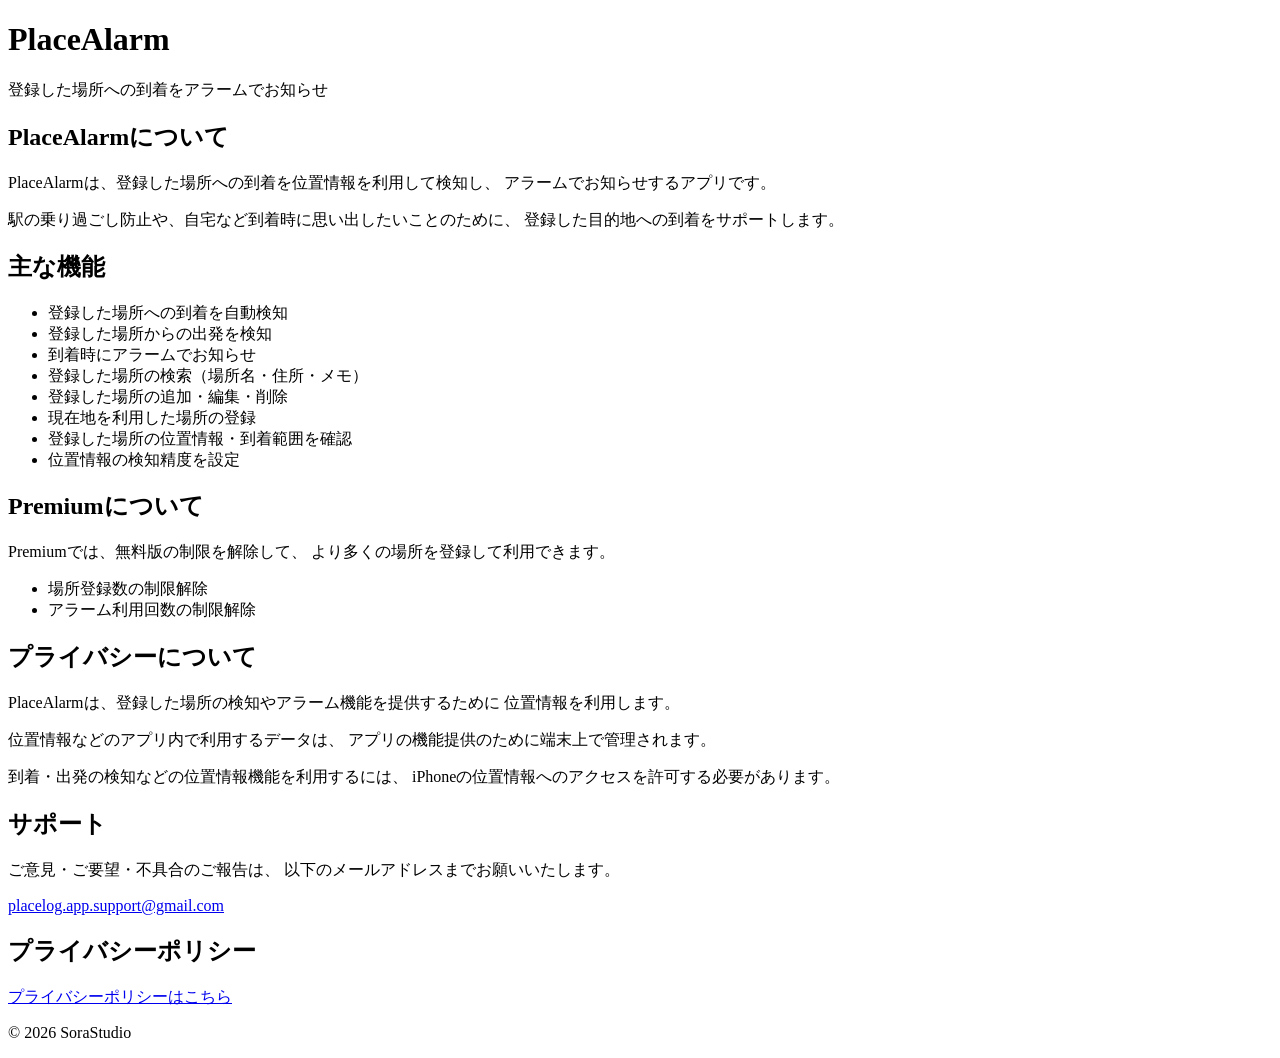
==== index.html @ ef7e649d "Add initial index.html for PlaceAlarm application This HTML file provides the structure and content " ====
<!DOCTYPE html>
<html lang="ja">
<head>
    <meta charset="UTF-8">
    <meta name="viewport" content="width=device-width, initial-scale=1.0">
    <title>PlaceAlarm - サポート</title>
    <link rel="stylesheet" href="style.css">
</head>
<body>

<header>
    <div class="container">
        <h1>PlaceAlarm</h1>
        <p class="subtitle">登録した場所への到着をアラームでお知らせ</p>
    </div>
</header>

<main class="container">

<section>
    <h2>PlaceAlarmについて</h2>

<p>
    PlaceAlarmは、登録した場所への到着を位置情報を利用して検知し、
    アラームでお知らせするアプリです。
</p>

<p>
    駅の乗り過ごし防止や、自宅など到着時に思い出したいことのために、
    登録した目的地への到着をサポートします。
</p>

</section>

<section>
    <h2>主な機能</h2>

<ul>
    <li>登録した場所への到着を自動検知</li>
    <li>登録した場所からの出発を検知</li>
    <li>到着時にアラームでお知らせ</li>
    <li>登録した場所の検索（場所名・住所・メモ）</li>
    <li>登録した場所の追加・編集・削除</li>
    <li>現在地を利用した場所の登録</li>
    <li>登録した場所の位置情報・到着範囲を確認</li>
    <li>位置情報の検知精度を設定</li>
</ul>

</section>

<section>
    <h2>Premiumについて</h2>

<p>
    Premiumでは、無料版の制限を解除して、
    より多くの場所を登録して利用できます。
</p>

<ul>
    <li>場所登録数の制限解除</li>
    <li>アラーム利用回数の制限解除</li>
</ul>

</section>

<section>
    <h2>プライバシーについて</h2>

<p>
    PlaceAlarmは、登録した場所の検知やアラーム機能を提供するために
    位置情報を利用します。
</p>

<p>
    位置情報などのアプリ内で利用するデータは、
    アプリの機能提供のために端末上で管理されます。
</p>

<p>
    到着・出発の検知などの位置情報機能を利用するには、
    iPhoneの位置情報へのアクセスを許可する必要があります。
</p>

</section>

<section>
    <h2>サポート</h2>

<p>
    ご意見・ご要望・不具合のご報告は、
    以下のメールアドレスまでお願いいたします。
</p>

<p>
    <a href="mailto:placelog.app.support@gmail.com">
        placelog.app.support@gmail.com
    </a>
</p>

</section>

<section>
    <h2>プライバシーポリシー</h2>

<p>
    <a href="privacy.html">
        プライバシーポリシーはこちら
    </a>
</p>

</section>

</main>

<footer>
    <div class="container">
        <p>© 2026 SoraStudio</p>
    </div>
</footer>

</body>
</html>
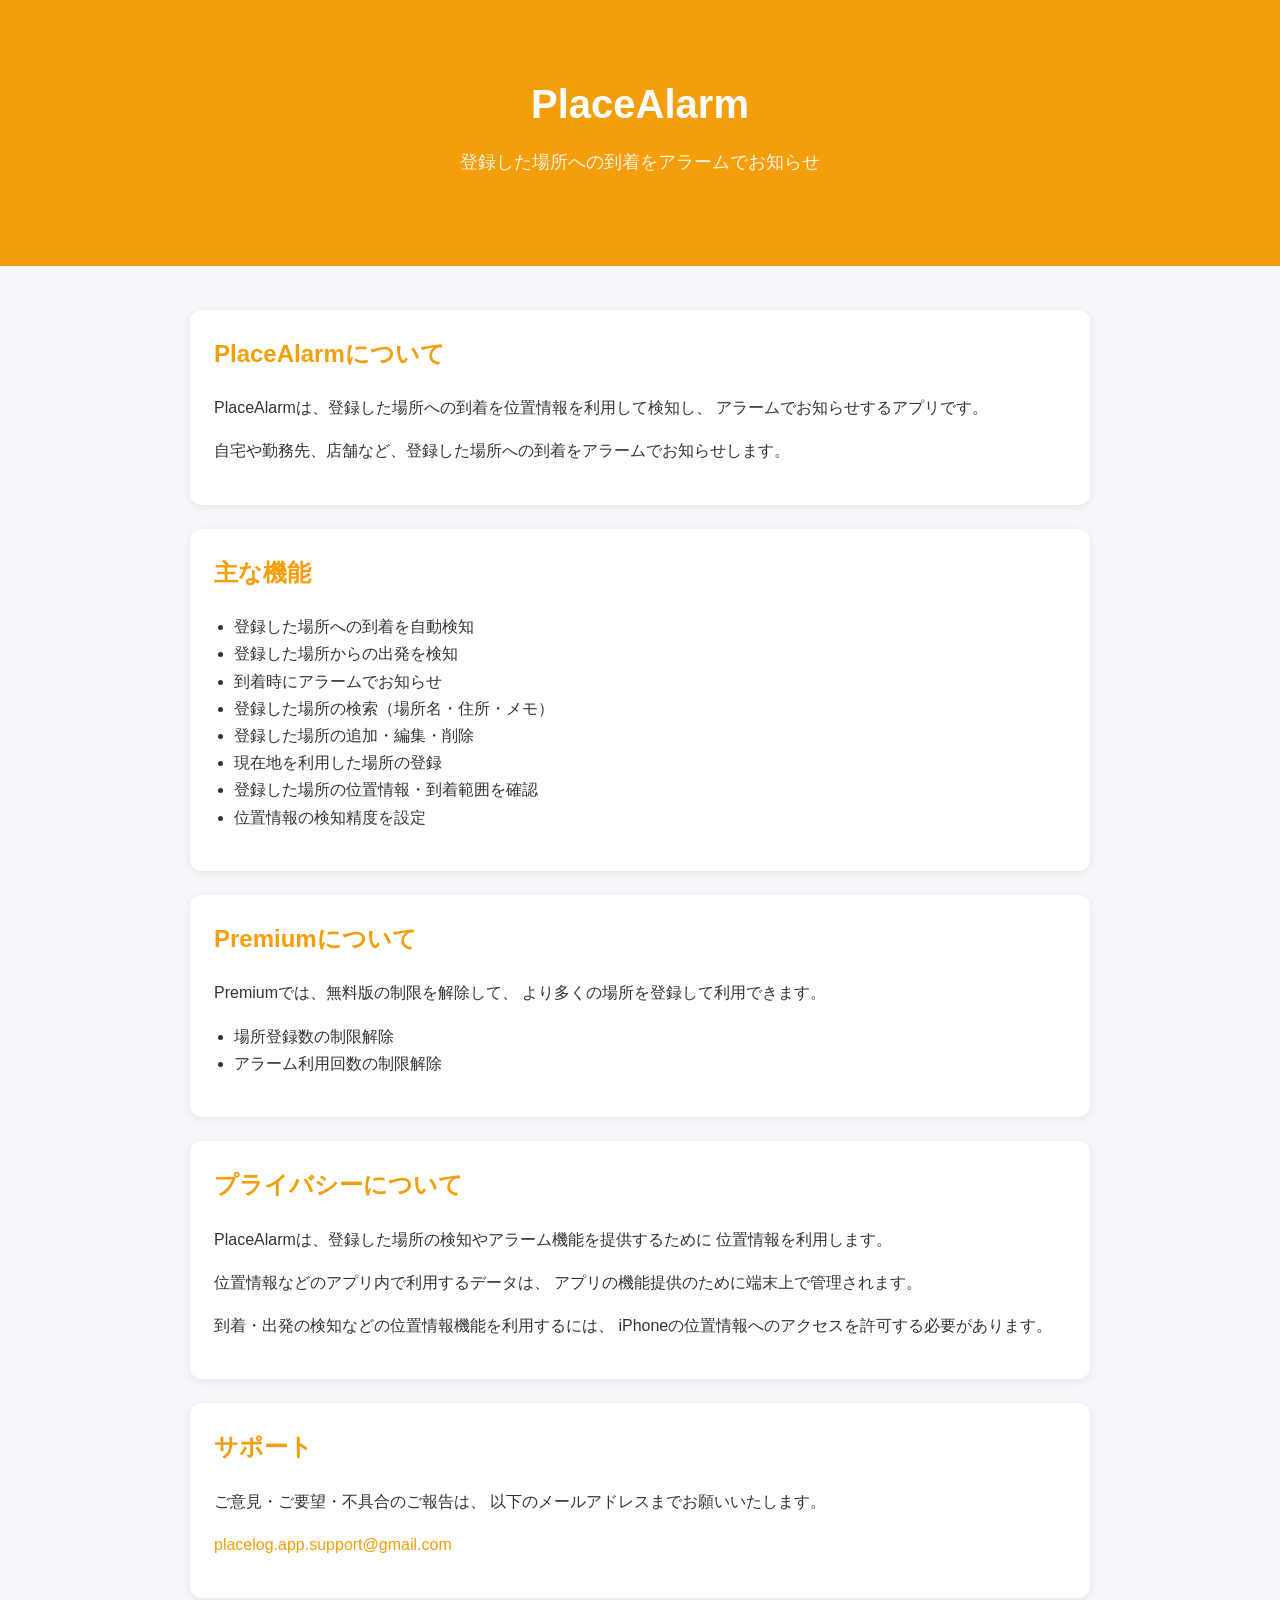
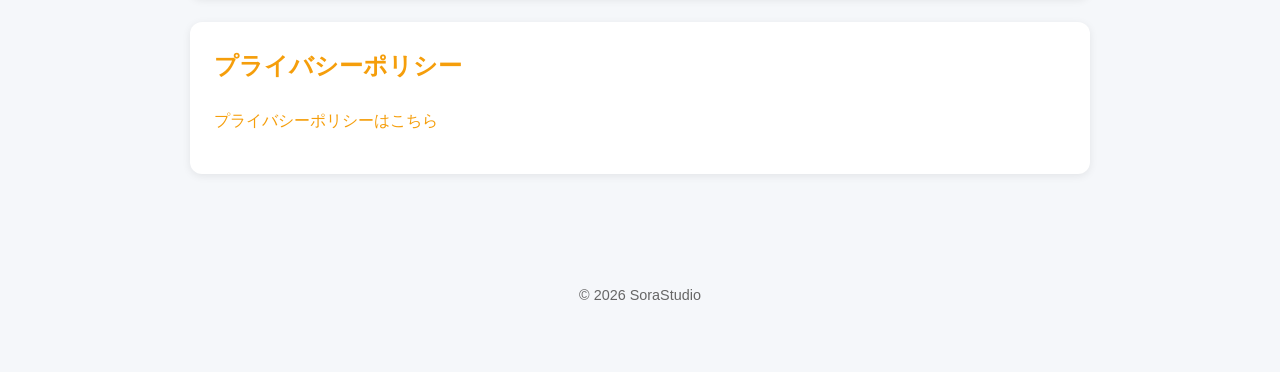
==== commit d9e54bbf: "Update arrival notification description in index.html" ====
--- a/index.html
+++ b/index.html
@@ -26,8 +26,7 @@
 </p>
 
 <p>
-    駅の乗り過ごし防止や、自宅など到着時に思い出したいことのために、
-    登録した目的地への到着をサポートします。
+    自宅や勤務先、店舗など、登録した場所への到着をアラームでお知らせします。
 </p>
 
 </section>
--- a/style.css
+++ b/style.css
@@ -0,0 +1,64 @@
+body {
+    margin: 0;
+    font-family: -apple-system, BlinkMacSystemFont, "Helvetica Neue", Arial, sans-serif;
+    background: #f5f7fa;
+    color: #333;
+    line-height: 1.7;
+}
+
+.container {
+    max-width: 900px;
+    margin: auto;
+    padding: 20px;
+}
+
+header {
+    background: #f59e0b;
+    color: white;
+    padding: 50px 20px;
+    text-align: center;
+}
+
+header h1 {
+    margin: 0;
+    font-size: 2.5rem;
+}
+
+.subtitle {
+    margin-top: 10px;
+    font-size: 1.1rem;
+    opacity: 0.9;
+}
+
+section {
+    background: white;
+    margin: 24px 0;
+    padding: 24px;
+    border-radius: 12px;
+    box-shadow: 0 2px 8px rgba(0,0,0,0.08);
+}
+
+h2 {
+    color: #f59e0b;
+    margin-top: 0;
+}
+
+ul {
+    padding-left: 20px;
+}
+
+a {
+    color: #f59e0b;
+    text-decoration: none;
+}
+
+a:hover {
+    text-decoration: underline;
+}
+
+footer {
+    text-align: center;
+    color: #666;
+    padding: 30px 20px;
+    font-size: 0.9rem;
+}
